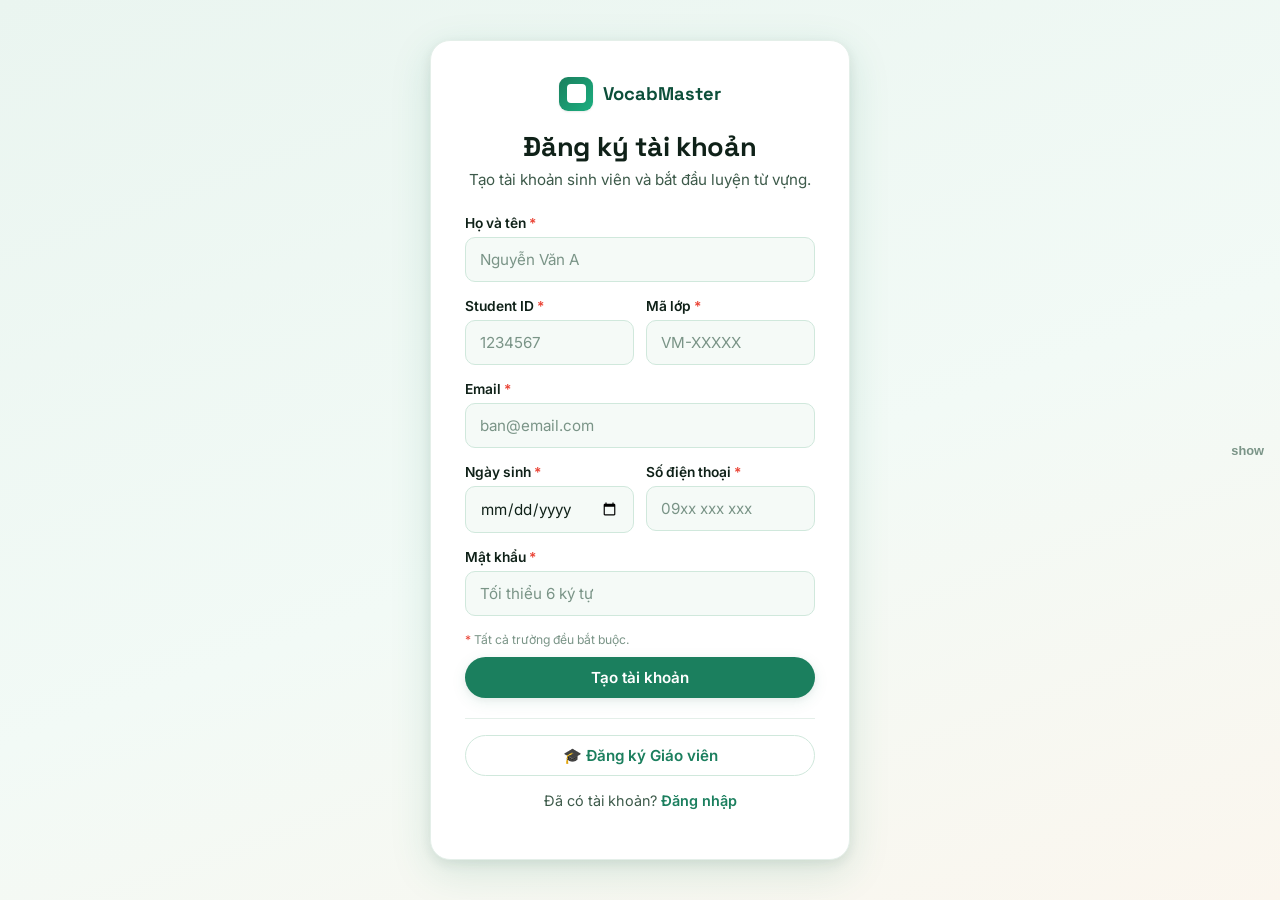
==== signup.html @ 6ac809f4 "Add files via upload" ====
<!DOCTYPE html>
<html lang="vi">
<head>
<meta charset="UTF-8"><meta name="viewport" content="width=device-width,initial-scale=1">
<link rel="icon" href="data:image/svg+xml,%3Csvg xmlns='http://www.w3.org/2000/svg' viewBox='0 0 24 24'%3E%3Crect width='24' height='24' rx='5' fill='%231B7F5E'/%3E%3Ctext x='12' y='17' text-anchor='middle' font-size='13' font-weight='700' fill='%23fff' font-family='system-ui'%3EV%3C/text%3E%3C/svg%3E">
<meta name="theme-color" content="#1B7F5E">
<title>Đăng ký · VocabMaster</title>
<link rel="stylesheet" href="vm-theme.css">
<style>
.vm-modal-bg{position:fixed;inset:0;background:rgba(13,79,58,.45);z-index:500;display:none;align-items:center;justify-content:center;padding:20px}
.vm-modal-bg.show{display:flex}
</style>
</head>
<body>

<div class="vm-loading-overlay" id="loadingOverlay">
  <span class="vm-spin"></span>
  <p id="loadingMsg">Đang xử lý…</p>
</div>

<div class="vm-auth-wrap">
  <div class="vm-auth-card">
    <div class="vm-auth-head">
      <div id="brand" style="display:flex;justify-content:center"></div>
      <h1 class="vm-auth-title">Đăng ký tài khoản</h1>
      <p class="vm-auth-sub">Tạo tài khoản sinh viên và bắt đầu luyện từ vựng.</p>
    </div>

    <form id="form" autocomplete="on" novalidate>
      <div class="vm-field">
        <label class="vm-label">Họ và tên <span style="color:var(--vm-danger)">*</span></label>
        <input class="vm-input" id="name" placeholder="Nguyễn Văn A" autocomplete="name">
        <div class="vm-field-err" id="err-name"></div>
      </div>
      <div class="vm-row">
        <div class="vm-field">
          <label class="vm-label">Student ID <span style="color:var(--vm-danger)">*</span></label>
          <input class="vm-input" id="studentId" placeholder="1234567" autocomplete="username">
          <div class="vm-field-err" id="err-studentId"></div>
        </div>
        <div class="vm-field">
          <label class="vm-label">Mã lớp <span style="color:var(--vm-danger)">*</span></label>
          <input class="vm-input" id="class" placeholder="VM-XXXXX" style="text-transform:uppercase" autocomplete="off">
          <div class="vm-field-err" id="err-class"></div>
        </div>
      </div>
      <div class="vm-field">
        <label class="vm-label">Email <span style="color:var(--vm-danger)">*</span></label>
        <input class="vm-input" id="email" type="email" placeholder="ban@email.com" autocomplete="email">
        <div class="vm-field-err" id="err-email"></div>
      </div>
      <div class="vm-row">
        <div class="vm-field">
          <label class="vm-label">Ngày sinh <span style="color:var(--vm-danger)">*</span></label>
          <input class="vm-input" id="birthdate" type="date" autocomplete="bday">
          <div class="vm-field-err" id="err-birthdate"></div>
        </div>
        <div class="vm-field">
          <label class="vm-label">Số điện thoại <span style="color:var(--vm-danger)">*</span></label>
          <input class="vm-input" id="phone" placeholder="09xx xxx xxx" type="tel" autocomplete="tel">
          <div class="vm-field-err" id="err-phone"></div>
        </div>
      </div>
      <div class="vm-field">
        <div style="display:flex;justify-content:space-between;align-items:center">
          <label class="vm-label">Mật khẩu <span style="color:var(--vm-danger)">*</span></label>
          <button type="button" class="vm-pass-toggle" id="pwToggle">show</button>
        </div>
        <div class="vm-pass-wrap">
          <input class="vm-input" id="pw" type="password" placeholder="Tối thiểu 6 ký tự" autocomplete="new-password">
        </div>
        <div class="vm-field-err" id="err-pw"></div>
      </div>
      <p style="font-size:.76rem;color:var(--vm-ink-3);margin:0 0 10px">
        <span style="color:var(--vm-danger)">*</span> Tất cả trường đều bắt buộc.
      </p>
      <button class="vm-btn vm-btn-primary vm-btn-block" id="submit" type="submit">Tạo tài khoản</button>
    </form>

    <div style="border-top:1px solid var(--vm-border-2);margin:20px 0 16px"></div>
    <button class="vm-btn vm-btn-ghost vm-btn-block" id="teacherReg">🎓 Đăng ký Giáo viên</button>
    <p class="vm-auth-alt" style="margin-top:16px">Đã có tài khoản? <a href="login.html">Đăng nhập</a></p>
  </div>
</div>

<!-- Teacher signup modal -->
<div class="vm-modal-bg" id="teacherModal">
  <div class="vm-auth-card" style="max-width:400px;margin:0">
    <div class="vm-auth-head">
      <h1 class="vm-auth-title" style="font-size:1.4rem">Đăng ký Giáo viên</h1>
    </div>
    <div class="vm-field">
      <label class="vm-label">Họ và tên <span style="color:var(--vm-danger)">*</span></label>
      <input class="vm-input" id="tName" placeholder="ThS. Nguyễn Văn A">
      <div class="vm-field-err" id="err-tName"></div>
    </div>
    <div class="vm-field">
      <label class="vm-label">Email <span style="color:var(--vm-danger)">*</span></label>
      <input class="vm-input" id="tEmail" type="email" placeholder="ban@dnpu.edu.vn">
      <div class="vm-field-err" id="err-tEmail"></div>
    </div>
    <div class="vm-row">
      <div class="vm-field">
        <label class="vm-label">Ngày sinh <span style="color:var(--vm-danger)">*</span></label>
        <input class="vm-input" id="tBirth" type="date">
        <div class="vm-field-err" id="err-tBirth"></div>
      </div>
      <div class="vm-field">
        <label class="vm-label">Số điện thoại <span style="color:var(--vm-danger)">*</span></label>
        <input class="vm-input" id="tPhone" placeholder="09xx" type="tel">
        <div class="vm-field-err" id="err-tPhone"></div>
      </div>
    </div>
    <div class="vm-field">
      <div style="display:flex;justify-content:space-between;align-items:center">
        <label class="vm-label">Mật khẩu <span style="color:var(--vm-danger)">*</span></label>
        <button type="button" class="vm-pass-toggle" id="tPwToggle">show</button>
      </div>
      <div class="vm-pass-wrap">
        <input class="vm-input" id="tPw" type="password" placeholder="Tối thiểu 6 ký tự">
      </div>
      <div class="vm-field-err" id="err-tPw"></div>
    </div>
    <button class="vm-btn vm-btn-primary vm-btn-block" id="tSubmit" style="margin-top:6px">Tạo tài khoản giáo viên</button>
    <div style="text-align:right;margin-top:12px">
      <a href="#" id="tClose" style="font-size:.82rem;color:var(--vm-ink-3);text-decoration:none">Huỷ</a>
    </div>
  </div>
</div>

<script src="vm-common.js"></script>
<script>
if (typeof VM === 'undefined') {
  document.body.innerHTML = '<div style="max-width:500px;margin:80px auto;padding:30px;border:2px solid #EA4335;border-radius:14px;font-family:system-ui"><h2>Không tải được vm-common.js</h2></div>';
  throw new Error('no VM');
}
document.getElementById('brand').innerHTML = VM.brandLockup();

function showLoading(msg){ document.getElementById('loadingMsg').textContent=msg||'Đang xử lý…'; document.getElementById('loadingOverlay').classList.add('show'); }
function hideLoading(){ document.getElementById('loadingOverlay').classList.remove('show'); }

function setErr(id,msg){
  var inp=document.getElementById(id), err=document.getElementById('err-'+id);
  if(inp) inp.classList.toggle('field-error',!!msg);
  if(err){err.textContent=msg||'';err.classList.toggle('show',!!msg);}
}
function clearErrs(ids){ ids.forEach(function(id){setErr(id,'');}); }

document.getElementById('pwToggle').onclick=function(){
  var inp=document.getElementById('pw'),h=inp.type==='password';
  inp.type=h?'text':'password';this.textContent=h?'hide':'show';
};
document.getElementById('tPwToggle').onclick=function(){
  var inp=document.getElementById('tPw'),h=inp.type==='password';
  inp.type=h?'text':'password';this.textContent=h?'hide':'show';
};

var SF=['name','studentId','class','email','birthdate','phone','pw'];
function validateStudent(){
  clearErrs(SF); var ok=true;
  function req(id,lbl){if(!(document.getElementById(id).value||'').trim()){setErr(id,lbl+' là bắt buộc.');ok=false;}}
  req('name','Họ và tên');req('studentId','Student ID');req('class','Mã lớp');
  req('email','Email');req('birthdate','Ngày sinh');req('phone','Số điện thoại');
  var pw=document.getElementById('pw').value||'';
  if(!pw.trim()){setErr('pw','Mật khẩu là bắt buộc.');ok=false;}
  else if(pw.trim().length<6){setErr('pw','Mật khẩu phải có ít nhất 6 ký tự.');ok=false;}
  var email=(document.getElementById('email').value||'').trim();
  if(email&&!/^[^\s@]+@[^\s@]+\.[^\s@]+$/.test(email)){setErr('email','Email không hợp lệ.');ok=false;}
  return ok;
}

document.getElementById('form').onsubmit=function(e){
  e.preventDefault(); if(!validateStudent()) return;
  showLoading('Đang kiểm tra thông tin…');
  function trim(id){return (document.getElementById(id).value||'').trim();}
  VM.api('auth.studentSignup',{
    studentId:trim('studentId'),name:trim('name'),
    class:trim('class').toUpperCase(),birthdate:trim('birthdate'),
    password:document.getElementById('pw').value,
    phone:trim('phone'),email:trim('email')
  }).then(function(res){
    hideLoading();
    if(res&&res.success){
      VM.session.set(Object.assign({role:'student'},res.data),{remember:false});
      VM.toast('Đăng ký thành công!','ok');
      setTimeout(function(){location.href=VM.STUDENT_HOME;},600);
    } else {
      var msg=(res&&res.error)||'Đăng ký thất bại.';
      var field=res&&res.field;
      if(field) setErr(field,msg);
      else if(msg.indexOf('Student ID')>-1) setErr('studentId',msg);
      else if(msg.indexOf('Email')>-1) setErr('email',msg);
      else if(msg.indexOf('điện thoại')>-1) setErr('phone',msg);
      else if(msg.indexOf('lớp')>-1) setErr('class',msg);
      else VM.toast(msg,'err',5000);
    }
  }).catch(function(){ hideLoading(); VM.toast('Không kết nối được máy chủ.','err'); });
};
SF.forEach(function(id){
  var el=document.getElementById(id);
  if(el) el.addEventListener('input',function(){setErr(id,'');});
});

var tm=document.getElementById('teacherModal');
document.getElementById('teacherReg').onclick=function(){tm.classList.add('show');};
document.getElementById('tClose').onclick=function(e){e.preventDefault();tm.classList.remove('show');};

var TF=['tName','tEmail','tBirth','tPhone','tPw'];
function validateTeacher(){
  clearErrs(TF); var ok=true;
  function req(id,lbl){if(!(document.getElementById(id).value||'').trim()){setErr(id,lbl+' là bắt buộc.');ok=false;}}
  req('tName','Họ và tên');req('tEmail','Email');req('tBirth','Ngày sinh');req('tPhone','Số điện thoại');
  var pw=document.getElementById('tPw').value||'';
  if(!pw.trim()){setErr('tPw','Mật khẩu là bắt buộc.');ok=false;}
  else if(pw.trim().length<6){setErr('tPw','Mật khẩu phải có ít nhất 6 ký tự.');ok=false;}
  var email=(document.getElementById('tEmail').value||'').trim();
  if(email&&!/^[^\s@]+@[^\s@]+\.[^\s@]+$/.test(email)){setErr('tEmail','Email không hợp lệ.');ok=false;}
  return ok;
}
document.getElementById('tSubmit').onclick=function(){
  if(!validateTeacher()) return;
  showLoading('Đang tạo tài khoản giáo viên…');
  function trim(id){return (document.getElementById(id).value||'').trim();}
  VM.api('auth.teacherSignup',{
    name:trim('tName'),email:trim('tEmail'),birthdate:trim('tBirth'),
    password:document.getElementById('tPw').value,phone:trim('tPhone')
  }).then(function(res){
    hideLoading();
    if(res&&res.success){
      VM.session.set(Object.assign({role:'teacher'},res.data),{remember:false});
      VM.toast('Tạo tài khoản thành công!','ok');
      setTimeout(function(){location.href=VM.TEACHER_HOME;},600);
    } else {
      var msg=(res&&res.error)||'Đăng ký thất bại.';
      if(msg.toLowerCase().indexOf('email')>-1) setErr('tEmail',msg);
      else VM.toast(msg,'err',5000);
    }
  }).catch(function(){ hideLoading(); VM.toast('Không kết nối được máy chủ.','err'); });
};
TF.forEach(function(id){
  var el=document.getElementById(id);
  if(el) el.addEventListener('input',function(){setErr(id,'');});
});
</script>
</body>
</html>
---- vm-theme.css ----
/*───────────────────────────────────────────────────
  VocabMaster — shared theme (vm-theme.css)
  "Forest Scholar": teal-green primary, warm amber CTA
───────────────────────────────────────────────────*/
:root {
  --vm-primary:      #1B7F5E;
  --vm-primary-dk:   #0D4F3A;
  --vm-primary-lt:   #E3F5EE;
  --vm-accent:       #F5A623;
  --vm-accent-dk:    #D98A0B;
  --vm-ok:           #34A853;
  --vm-warn:         #FBBC05;
  --vm-offline:      #9AA0A6;
  --vm-danger:       #EA4335;
  --vm-bg:           #EAF5F0;
  --vm-bg-grad:      linear-gradient(160deg,#EAF5F0 0%,#F2FAF6 55%,#FBF6EE 100%);
  --vm-surface:      #FFFFFF;
  --vm-surface-2:    #F5FAF7;
  --vm-border:       #D0E8DC;
  --vm-border-2:     #E4EFE9;
  --vm-ink:          #0F2118;
  --vm-ink-2:        #3D5A4A;
  --vm-ink-3:        #7A9487;
  --vm-on-primary:   #FFFFFF;
  --vm-font-display: 'Space Grotesk', system-ui, sans-serif;
  --vm-font-body:    'Inter', system-ui, -apple-system, sans-serif;
  --vm-r-sm: 10px; --vm-r: 14px; --vm-r-lg: 20px; --vm-r-pill: 999px;
  --vm-shadow-sm: 0 1px 2px rgba(15,33,24,.06),0 1px 3px rgba(15,33,24,.04);
  --vm-shadow:    0 4px 16px rgba(27,127,94,.09),0 2px 6px rgba(15,33,24,.05);
  --vm-shadow-lg: 0 12px 40px rgba(27,127,94,.15),0 4px 12px rgba(15,33,24,.08);
  --vm-ring:      0 0 0 3px rgba(27,127,94,.28);
}
*{box-sizing:border-box}
html,body{margin:0;padding:0}
body{font-family:var(--vm-font-body);background:var(--vm-bg-grad);background-attachment:fixed;color:var(--vm-ink);min-height:100vh;-webkit-font-smoothing:antialiased}
h1,h2,h3,h4,.vm-display{font-family:var(--vm-font-display);letter-spacing:-.01em}

/* Brand */
.vm-logo{display:inline-flex;align-items:center;gap:10px;font-family:var(--vm-font-display);font-weight:700;color:var(--vm-primary-dk);text-decoration:none}
.vm-logo-mark{width:34px;height:34px;border-radius:9px;background:linear-gradient(135deg,var(--vm-primary),#1BAF80);display:grid;place-items:center;color:#fff;box-shadow:var(--vm-shadow-sm);flex:0 0 auto}
.vm-logo-mark svg{width:19px;height:19px}
.vm-logo-name{font-size:1.15rem}

/* Buttons */
.vm-btn{font-family:var(--vm-font-body);font-weight:600;font-size:.95rem;padding:12px 20px;border-radius:var(--vm-r-pill);border:1.5px solid transparent;cursor:pointer;transition:transform .12s,box-shadow .15s,background .15s;display:inline-flex;align-items:center;justify-content:center;gap:8px;line-height:1}
.vm-btn:active{transform:translateY(1px)}
.vm-btn-primary{background:var(--vm-primary);color:#fff;box-shadow:var(--vm-shadow)}
.vm-btn-primary:hover{background:#176E50;box-shadow:var(--vm-shadow-lg)}
.vm-btn-accent{background:var(--vm-accent);color:#3A2600;box-shadow:var(--vm-shadow)}
.vm-btn-accent:hover{background:var(--vm-accent-dk);color:#fff}
.vm-btn-ghost{background:transparent;color:var(--vm-primary);border-color:var(--vm-border)}
.vm-btn-ghost:hover{background:var(--vm-primary-lt);border-color:var(--vm-primary)}
.vm-btn-danger{background:var(--vm-danger);color:#fff}
.vm-btn-danger:hover{background:#C62B1E}
.vm-btn-block{width:100%}
.vm-btn:disabled{opacity:.52;cursor:not-allowed;transform:none}
.vm-btn svg{width:17px;height:17px;flex:0 0 auto}

/* Inputs */
.vm-field{margin-bottom:16px}
.vm-label{display:block;font-weight:600;font-size:.86rem;color:var(--vm-ink);margin-bottom:6px}
.vm-input{width:100%;font-family:var(--vm-font-body);font-size:.95rem;color:var(--vm-ink);padding:12px 14px;border:1.5px solid var(--vm-border);border-radius:var(--vm-r-sm);background:var(--vm-surface-2);transition:border .15s,box-shadow .15s,background .15s}
.vm-input::placeholder{color:var(--vm-ink-3)}
.vm-input:focus{outline:none;border-color:var(--vm-primary);background:#fff;box-shadow:var(--vm-ring)}
.vm-input.field-error{border-color:var(--vm-danger)!important;background:#fff5f5}
.vm-field-err{font-size:.76rem;color:var(--vm-danger);margin-top:4px;display:none}
.vm-field-err.show{display:block}
.vm-row{display:flex;gap:12px}
.vm-row>*{flex:1}

/* Cards */
.vm-card{background:var(--vm-surface);border:1px solid var(--vm-border-2);border-radius:var(--vm-r-lg);box-shadow:var(--vm-shadow-sm)}

/* Toast */
.vm-toast{position:fixed;left:50%;bottom:28px;transform:translateX(-50%) translateY(20px);background:var(--vm-primary-dk);color:#fff;padding:12px 22px;border-radius:var(--vm-r-pill);font-size:.9rem;font-weight:500;box-shadow:var(--vm-shadow-lg);opacity:0;pointer-events:none;transition:opacity .25s,transform .25s;z-index:9999;max-width:90vw}
.vm-toast.show{opacity:1;transform:translateX(-50%) translateY(0)}
.vm-toast.err{background:var(--vm-danger)}
.vm-toast.ok{background:var(--vm-ok)}
.vm-toast.warn{background:#996B00}

/* Spinner */
.vm-spin{width:18px;height:18px;border:2.5px solid rgba(255,255,255,.4);border-top-color:#fff;border-radius:50%;animation:vm-rot .7s linear infinite;display:inline-block}
.vm-spin-dark{border-color:rgba(27,127,94,.25);border-top-color:var(--vm-primary)}
@keyframes vm-rot{to{transform:rotate(360deg)}}

/* Auth */
.vm-auth-wrap{min-height:100vh;display:grid;place-items:center;padding:24px}
.vm-auth-card{width:100%;max-width:420px;background:var(--vm-surface);border-radius:var(--vm-r-lg);box-shadow:var(--vm-shadow-lg);padding:36px 34px;border:1px solid var(--vm-border-2)}
.vm-auth-head{text-align:center;margin-bottom:26px}
.vm-auth-title{font-size:1.7rem;font-weight:700;margin:18px 0 6px;color:var(--vm-ink)}
.vm-auth-sub{color:var(--vm-ink-2);font-size:.95rem;margin:0}
.vm-auth-alt{text-align:center;margin-top:18px;font-size:.9rem;color:var(--vm-ink-2)}
.vm-auth-alt a{color:var(--vm-primary);font-weight:600;text-decoration:none}
.vm-auth-alt a:hover{text-decoration:underline}
.vm-pass-wrap{position:relative}
.vm-pass-toggle{position:absolute;right:12px;top:50%;transform:translateY(-50%);background:none;border:none;cursor:pointer;color:var(--vm-ink-3);font-size:.8rem;font-weight:600;padding:4px}

/* Loading overlay */
.vm-loading-overlay{position:fixed;inset:0;background:rgba(13,79,58,.6);z-index:9999;display:none;flex-direction:column;align-items:center;justify-content:center;gap:16px}
.vm-loading-overlay.show{display:flex}
.vm-loading-overlay .vm-spin{width:42px;height:42px;border-width:4px}
.vm-loading-overlay p{color:#fff;font-size:1rem;font-weight:600;margin:0}

/* Modal */
.vm-modal-bg{position:fixed;inset:0;background:rgba(13,79,58,.45);z-index:500;display:none;align-items:center;justify-content:center;padding:20px;overflow-y:auto}
.vm-modal-bg.show{display:flex}
.vm-modal{background:var(--vm-surface);border-radius:var(--vm-r-lg);box-shadow:var(--vm-shadow-lg);width:100%;max-width:720px;padding:30px 32px;border:1px solid var(--vm-border-2);position:relative;max-height:90vh;overflow-y:auto}
.vm-modal-title{font-family:var(--vm-font-display);font-size:1.3rem;font-weight:700;margin:0 0 20px;color:var(--vm-ink)}
.vm-modal-close{position:absolute;top:16px;right:18px;background:none;border:none;font-size:1.4rem;cursor:pointer;color:var(--vm-ink-3);line-height:1;padding:4px 8px}
.vm-modal-close:hover{color:var(--vm-danger)}

/* Dashboard shell */
.vm-shell{display:grid;grid-template-columns:248px 1fr;min-height:100vh}
.vm-side{background:var(--vm-surface);border-right:1px solid var(--vm-border-2);padding:22px 16px;display:flex;flex-direction:column;gap:4px;position:sticky;top:0;height:100vh;overflow-y:auto}
.vm-side .vm-logo{margin:4px 8px 20px}
.vm-nav-group{font-size:.7rem;font-weight:700;letter-spacing:.08em;text-transform:uppercase;color:var(--vm-ink-3);margin:14px 12px 6px}
.vm-nav{display:flex;align-items:center;gap:11px;padding:10px 12px;border-radius:var(--vm-r-sm);color:var(--vm-ink-2);text-decoration:none;font-weight:500;font-size:.92rem;cursor:pointer;transition:background .14s,color .14s;border:none;background:none;width:100%;text-align:left;font-family:var(--vm-font-body)}
.vm-nav span{white-space:nowrap;overflow:hidden;text-overflow:ellipsis;flex:1}
.vm-nav:hover{background:var(--vm-surface-2);color:var(--vm-ink)}
.vm-nav.active{background:var(--vm-primary-lt);color:var(--vm-primary);font-weight:600}
.vm-nav svg{width:19px;height:19px;flex:0 0 auto}
.vm-nav-badge{background:var(--vm-accent);color:#3A2600;font-size:.65rem;font-weight:700;padding:2px 7px;border-radius:10px;margin-left:auto}
.vm-main{display:flex;flex-direction:column;min-width:0}
.vm-topbar{display:flex;align-items:center;gap:16px;padding:18px 30px;border-bottom:1px solid var(--vm-border-2);background:var(--vm-surface)}
.vm-eyebrow{font-size:.78rem;color:var(--vm-ink-3);font-weight:500}
.vm-page-title{font-family:var(--vm-font-display);font-size:1.7rem;font-weight:700;color:var(--vm-ink);margin:0;line-height:1.1}
.vm-topbar-right{margin-left:auto;display:flex;align-items:center;gap:14px}
.vm-user{display:flex;align-items:center;gap:10px}
.vm-avatar{width:38px;height:38px;border-radius:50%;background:linear-gradient(135deg,var(--vm-primary),#1BAF80);color:#fff;display:grid;place-items:center;font-weight:700;font-size:.9rem;flex:0 0 auto}
.vm-user-name{font-weight:600;font-size:.9rem;color:var(--vm-ink)}
.vm-user-role{font-size:.75rem;color:var(--vm-ink-3)}
.vm-content{padding:26px 30px;flex:1;min-width:0}

/* Toolbar */
.vm-toolbar{display:flex;gap:10px;align-items:center;flex-wrap:wrap;margin-bottom:20px}
.vm-search{flex:1;min-width:200px;position:relative}
.vm-search input{width:100%;padding:10px 14px 10px 38px;border:1.5px solid var(--vm-border);border-radius:var(--vm-r-pill);background:var(--vm-surface);font-family:var(--vm-font-body);font-size:.9rem;color:var(--vm-ink)}
.vm-search input:focus{outline:none;border-color:var(--vm-primary);box-shadow:var(--vm-ring)}
.vm-search svg{position:absolute;left:13px;top:50%;transform:translateY(-50%);width:16px;height:16px;color:var(--vm-ink-3)}
.vm-select{padding:9px 13px;border:1.5px solid var(--vm-border);border-radius:var(--vm-r-pill);background:var(--vm-surface);font-family:var(--vm-font-body);font-size:.87rem;color:var(--vm-ink-2);cursor:pointer}
.vm-select:focus{outline:none;border-color:var(--vm-primary)}

/* KPI */
.vm-kpi-row{display:grid;grid-template-columns:repeat(auto-fit,minmax(160px,1fr));gap:14px;margin-bottom:22px}
.vm-kpi{background:var(--vm-surface);border:1px solid var(--vm-border-2);border-radius:var(--vm-r);padding:18px 20px;box-shadow:var(--vm-shadow-sm)}
.vm-kpi-label{font-size:.8rem;color:var(--vm-ink-2);font-weight:600;margin-bottom:8px;text-transform:uppercase;letter-spacing:.04em}
.vm-kpi-value{font-family:var(--vm-font-display);font-size:2rem;font-weight:700;color:var(--vm-ink);line-height:1}
.vm-kpi-sub{font-size:.76rem;color:var(--vm-ink-3);margin-top:5px}

/* Table */
.vm-table-wrap{background:var(--vm-surface);border:1px solid var(--vm-border-2);border-radius:var(--vm-r);overflow:hidden;box-shadow:var(--vm-shadow-sm)}
.vm-table{width:100%;border-collapse:collapse;font-size:.88rem}
.vm-table th{text-align:left;padding:12px 15px;background:var(--vm-surface-2);color:var(--vm-ink-2);font-weight:600;font-size:.78rem;border-bottom:1px solid var(--vm-border-2);white-space:nowrap;user-select:none}
.vm-table th.sortable{cursor:pointer}
.vm-table th.sortable:hover{color:var(--vm-primary)}
.vm-table th .sa{margin-left:4px;opacity:.35;font-size:.68rem}
.vm-table th.sort-asc .sa::after{content:'▲';opacity:1;color:var(--vm-primary)}
.vm-table th.sort-desc .sa::after{content:'▼';opacity:1;color:var(--vm-primary)}
.vm-table td{padding:12px 15px;border-bottom:1px solid var(--vm-border-2);color:var(--vm-ink);vertical-align:middle}
.vm-table tr:last-child td{border-bottom:none}
.vm-table tbody tr:hover{background:var(--vm-surface-2)}
.vm-score{font-weight:700}
.vm-score-hi{color:var(--vm-ok)}.vm-score-mid{color:#A66B00}.vm-score-lo{color:var(--vm-danger)}

/* Goal chips */
.vm-goal{display:inline-flex;align-items:center;gap:5px;padding:3px 10px;border-radius:10px;font-size:.8rem;font-weight:700}
.vm-goal.met{background:#E3F5EE;color:#0A4D28}
.vm-goal.over{background:#D4EDDA;color:#063020}
.vm-goal.partial{background:#FEF3D6;color:#7A5000}
.vm-goal.none{background:#FDECEA;color:#8B1A1A}

/* Empty state */
.vm-empty{text-align:center;padding:56px 20px;color:var(--vm-ink-3)}
.vm-empty svg{width:44px;height:44px;margin-bottom:12px;opacity:.4;display:block;margin:0 auto 12px}

/* Tabs */
.vm-tabs{display:flex;gap:6px;margin-bottom:20px;background:var(--vm-surface-2);border:1px solid var(--vm-border-2);border-radius:var(--vm-r-pill);padding:4px;width:fit-content}
.vm-tab{padding:8px 20px;border-radius:var(--vm-r-pill);font-size:.88rem;font-weight:600;cursor:pointer;border:none;background:none;color:var(--vm-ink-2);font-family:var(--vm-font-body);transition:background .15s,color .15s}
.vm-tab.active{background:var(--vm-primary);color:#fff;box-shadow:var(--vm-shadow-sm)}
.vm-tab:hover:not(.active){background:var(--vm-surface);color:var(--vm-ink)}

/* Assignment cards */
.vm-assign-grid{display:grid;grid-template-columns:repeat(auto-fill,minmax(280px,1fr));gap:16px}
.vm-assign-card{background:var(--vm-surface);border:2px solid var(--vm-border-2);border-radius:var(--vm-r);padding:20px;box-shadow:var(--vm-shadow-sm);display:flex;flex-direction:column;gap:12px;transition:transform .13s,box-shadow .15s,border-color .15s;cursor:pointer}
.vm-assign-card:hover{transform:translateY(-3px);box-shadow:var(--vm-shadow-lg);border-color:var(--vm-primary)}
.vm-assign-card.complete{border-color:var(--vm-ok)!important;background:#F6FDF9}
.vm-assign-card-title{font-family:var(--vm-font-display);font-weight:700;font-size:1rem;color:var(--vm-ink);margin:0}
.vm-assign-meta{font-size:.78rem;color:var(--vm-ink-3);display:flex;gap:10px;flex-wrap:wrap}
.vm-assign-progress{background:var(--vm-surface-2);border-radius:var(--vm-r-sm);padding:10px 12px}
.vm-assign-pbar{height:6px;background:var(--vm-border-2);border-radius:4px;overflow:hidden;margin-top:6px}
.vm-assign-pfill{height:100%;background:var(--vm-primary);border-radius:4px;transition:width .4s}
.vm-assign-pfill.done{background:var(--vm-ok)}

/* Quiz */
.vm-quiz-wrap{max-width:760px;margin:0 auto}
.vm-quiz-header{display:flex;align-items:center;justify-content:space-between;margin-bottom:16px;flex-wrap:wrap;gap:10px}
.vm-quiz-progress{display:flex;align-items:center;gap:10px;font-size:.88rem;color:var(--vm-ink-2)}
.vm-quiz-bar{width:180px;height:6px;background:var(--vm-border-2);border-radius:4px;overflow:hidden}
.vm-quiz-bar-fill{height:100%;background:var(--vm-primary);border-radius:4px;transition:width .35s}
.vm-quiz-card{background:var(--vm-surface);border:1px solid var(--vm-border-2);border-radius:var(--vm-r-lg);padding:32px 28px;box-shadow:var(--vm-shadow);margin-bottom:14px}
.vm-quiz-q{font-size:1.05rem;font-weight:600;line-height:1.5;margin:0 0 22px;color:var(--vm-ink)}
.vm-quiz-hint{font-size:.82rem;color:var(--vm-ink-3);margin:-14px 0 18px;font-style:italic}
.vm-quiz-options{display:grid;grid-template-columns:1fr 1fr;gap:10px}
.vm-opt{background:var(--vm-surface-2);border:2px solid var(--vm-border);border-radius:var(--vm-r-sm);padding:14px 16px;cursor:pointer;font-size:.93rem;font-weight:500;transition:border .15s,background .15s;text-align:center;font-family:var(--vm-font-body)}
.vm-opt:hover{border-color:var(--vm-primary);background:var(--vm-primary-lt)}
.vm-opt.correct{border-color:var(--vm-ok)!important;background:#E3F5EE!important;color:#0A4D28!important}
.vm-opt.wrong{border-color:var(--vm-danger)!important;background:#FDECEA!important;color:#8B1A1A!important}
.vm-quiz-input{width:100%;font-size:1.1rem;padding:14px 16px;border:2px solid var(--vm-border);border-radius:var(--vm-r-sm);font-family:var(--vm-font-display);font-weight:600;text-align:center;transition:border .15s}
.vm-quiz-input:focus{outline:none;border-color:var(--vm-primary);box-shadow:var(--vm-ring)}
.vm-quiz-input.correct{border-color:var(--vm-ok)!important;background:#E3F5EE!important}
.vm-quiz-input.wrong{border-color:var(--vm-danger)!important;background:#FDECEA!important}
.vm-quiz-fb{margin-top:10px;font-size:.88rem;font-weight:600;min-height:20px}
.vm-quiz-fb.ok{color:var(--vm-ok)}.vm-quiz-fb.bad{color:var(--vm-danger)}

/* Result banner */
.vm-result-banner{background:var(--vm-surface);border-radius:var(--vm-r-lg);padding:30px;box-shadow:var(--vm-shadow);text-align:center}
.vm-result-score{font-family:var(--vm-font-display);font-size:3.2rem;font-weight:700;line-height:1;margin-bottom:8px}
.vm-result-label{font-size:1rem;color:var(--vm-ink-2);font-weight:500}
.vm-result-badges{display:flex;gap:14px;justify-content:center;flex-wrap:wrap;margin-top:18px}
.vm-result-badge{background:var(--vm-surface-2);border:1px solid var(--vm-border-2);border-radius:var(--vm-r);padding:12px 18px;text-align:center;min-width:100px}
.vm-result-badge .val{font-family:var(--vm-font-display);font-size:1.5rem;font-weight:700;color:var(--vm-ink)}
.vm-result-badge .lbl{font-size:.72rem;color:var(--vm-ink-3);font-weight:600;text-transform:uppercase;letter-spacing:.04em;margin-top:3px}

/* Today's Word */
.vm-tw{position:relative;background:linear-gradient(120deg,#0D4F3A 0%,#1B7F5E 48%,#2DA67B 100%);border-radius:18px;padding:18px 22px;color:#fff;margin-bottom:20px;overflow:hidden;box-shadow:0 10px 30px rgba(13,79,58,.25);border:1px solid rgba(255,255,255,.12)}
.vm-tw-glow{position:absolute;top:-40px;right:-25px;width:180px;height:180px;background:radial-gradient(circle,rgba(255,255,255,.13) 0%,transparent 70%);pointer-events:none}
.vm-tw-grid{position:relative;display:grid;grid-template-columns:1.15fr 1fr;gap:22px;align-items:start}
.vm-tw-eyebrow{font-size:.6rem;letter-spacing:.15em;font-weight:700;color:#A8E8C8;margin-bottom:9px}
.vm-tw-word{font-family:Georgia,serif;font-size:1.65rem;font-weight:700;line-height:1;display:flex;align-items:baseline;gap:10px;flex-wrap:wrap}
.vm-tw-ipa{font-family:var(--vm-font-body);font-size:.82rem;font-weight:400;color:#80DFAB}
.vm-tw-band{font-size:.6rem;font-weight:600;background:rgba(255,255,255,.18);border:1px solid rgba(255,255,255,.14);padding:3px 10px;border-radius:14px;align-self:center;backdrop-filter:blur(4px)}
.vm-tw-mean{margin-top:10px;font-size:.85rem;font-weight:500;display:flex;align-items:center;gap:6px;color:#E0F8EE;line-height:1.35}
.vm-tw-lbl{display:block;font-size:.56rem;letter-spacing:.13em;font-weight:700;color:#80DFAB;margin-bottom:6px}
.vm-tw-chips{display:flex;flex-wrap:wrap;gap:6px}
.vm-tw-chip{background:rgba(255,255,255,.13);border:1px solid rgba(255,255,255,.16);padding:4px 11px;border-radius:16px;font-size:.72rem;font-weight:500}
.vm-tw-prev{background:rgba(255,255,255,.12);border:1px solid rgba(255,255,255,.16);border-radius:11px;padding:10px 14px;backdrop-filter:blur(6px)}
.vm-tw-prev-lbl{font-size:.54rem;letter-spacing:.13em;font-weight:700;color:#80DFAB}
.vm-tw-prev-word{font-family:Georgia,serif;font-size:1.05rem;font-weight:700;margin-top:3px}
.vm-tw-prev-mean{font-size:.68rem;color:#B0F0D0;margin-top:2px}
.vm-tw-ex p{font-style:italic;color:#C0F0DC;margin:0 0 7px;font-size:.78rem;line-height:1.4;padding-left:10px;border-left:2px solid rgba(255,255,255,.25)}
@media(max-width:820px){.vm-tw-grid{grid-template-columns:1fr;gap:13px}.vm-tw-word{font-size:1.45rem}}

/* AI panel */
.vm-ai-panel{background:#0D2B1E;border-radius:var(--vm-r);padding:18px 20px;color:#fff;margin-top:14px}
.vm-ai-panel-title{font-size:.88rem;font-weight:700;margin:0 0 6px;display:flex;align-items:center;gap:7px}
.vm-ai-panel-sub{font-size:.76rem;color:#80DFAB;margin:0 0 14px}

/* Vocab editable table */
.vm-vocab-table{width:100%;border-collapse:collapse;font-size:.86rem;margin-top:10px}
.vm-vocab-table th{text-align:left;padding:9px 12px;background:var(--vm-surface-2);color:var(--vm-ink-3);font-weight:600;font-size:.76rem;border-bottom:1px solid var(--vm-border-2);text-transform:uppercase;letter-spacing:.04em}
.vm-vocab-table td{padding:6px 8px;border-bottom:1px solid var(--vm-border-2);vertical-align:middle}
.vm-vocab-table tr:last-child td{border-bottom:none}
.vm-vocab-table input{width:100%;border:1px solid var(--vm-border);border-radius:6px;padding:6px 8px;font-size:.84rem;background:var(--vm-surface-2);font-family:var(--vm-font-body)}
.vm-vocab-table input:focus{outline:none;border-color:var(--vm-primary)}
.vm-vocab-del{background:none;border:none;cursor:pointer;color:var(--vm-danger);font-size:1rem;padding:4px 6px;border-radius:6px}
.vm-vocab-del:hover{background:#FDECEA}

/* ReadWise */
.vm-rw-split{display:grid;grid-template-columns:1fr 1fr;gap:20px;margin-top:18px}
.vm-rw-passage{background:var(--vm-surface-2);border:1px solid var(--vm-border-2);border-radius:var(--vm-r);padding:20px 22px;max-height:480px;overflow-y:auto;line-height:1.78;font-size:.95rem}
.vm-rw-passage h2{font-family:var(--vm-font-display);font-size:1.15rem;margin:0 0 14px;color:var(--vm-primary-dk)}
.vm-rw-quiz{display:flex;flex-direction:column;gap:14px}
.vm-rw-q{background:var(--vm-surface);border:1px solid var(--vm-border-2);border-radius:var(--vm-r-sm);padding:16px}
.vm-rw-q-text{font-weight:600;font-size:.9rem;margin:0 0 10px}
.vm-rw-opts{display:flex;flex-direction:column;gap:7px}
.vm-rw-opt{background:var(--vm-surface-2);border:2px solid var(--vm-border);border-radius:8px;padding:10px 13px;cursor:pointer;font-size:.87rem;transition:border .14s,background .14s;font-family:var(--vm-font-body);text-align:left}
.vm-rw-opt:hover{border-color:var(--vm-primary);background:var(--vm-primary-lt)}
.vm-rw-opt.correct{border-color:var(--vm-ok)!important;background:#E3F5EE!important;color:#0A4D28!important}
.vm-rw-opt.wrong{border-color:var(--vm-danger)!important;background:#FDECEA!important}
@media(max-width:820px){.vm-rw-split{grid-template-columns:1fr}}

/* Pagination */
.vm-pagination{display:flex;gap:6px;align-items:center;justify-content:flex-end;margin-top:14px;flex-wrap:wrap}
.vm-page-btn{padding:6px 13px;border:1.5px solid var(--vm-border);border-radius:var(--vm-r-pill);background:var(--vm-surface);color:var(--vm-ink-2);font-size:.82rem;font-weight:600;cursor:pointer;font-family:var(--vm-font-body)}
.vm-page-btn:hover{border-color:var(--vm-primary);color:var(--vm-primary)}
.vm-page-btn.active{background:var(--vm-primary);color:#fff;border-color:var(--vm-primary)}
.vm-page-btn:disabled{opacity:.4;cursor:not-allowed}

:focus-visible{outline:none;box-shadow:var(--vm-ring);border-radius:6px}

@media(max-width:860px){
  .vm-shell{grid-template-columns:1fr}
  .vm-side{position:fixed;left:-260px;z-index:200;transition:left .2s;width:248px;top:0}
  .vm-side.open{left:0}
  .vm-menu-btn{display:inline-flex!important}
  .vm-content{padding:20px 16px}
  .vm-topbar{padding:14px 16px}
  .vm-quiz-options{grid-template-columns:1fr}
}
.vm-menu-btn{display:none;background:none;border:none;cursor:pointer;color:var(--vm-ink);padding:4px}
.vm-menu-btn svg{width:24px;height:24px}
@media(prefers-reduced-motion:reduce){*{animation:none!important;transition:none!important}}
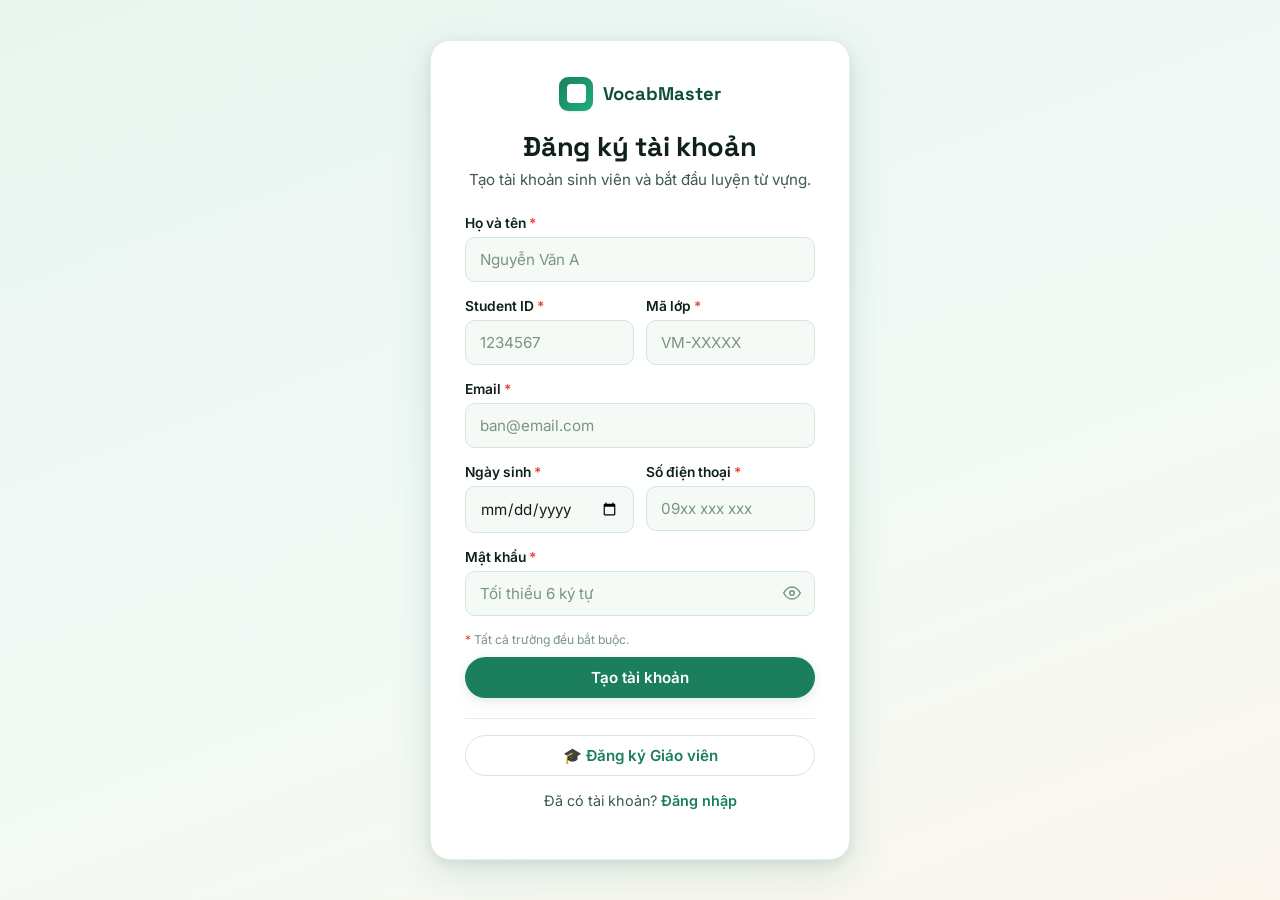
==== commit 83f4bfb1: "Add files via upload" ====
--- a/signup.html
+++ b/signup.html
@@ -62,12 +62,11 @@
         </div>
       </div>
       <div class="vm-field">
-        <div style="display:flex;justify-content:space-between;align-items:center">
-          <label class="vm-label">Mật khẩu <span style="color:var(--vm-danger)">*</span></label>
-          <button type="button" class="vm-pass-toggle" id="pwToggle">show</button>
-        </div>
+        <label class="vm-label">Mật khẩu <span style="color:var(--vm-danger)">*</span></label>
         <div class="vm-pass-wrap">
-          <input class="vm-input" id="pw" type="password" placeholder="Tối thiểu 6 ký tự" autocomplete="new-password">
+          <input class="vm-input" id="pw" type="password" placeholder="Tối thiểu 6 ký tự" autocomplete="new-password" style="padding-right:42px">
+          <button type="button" class="vm-pass-toggle" id="pwToggle" title="Hiện/Ẩn mật khẩu"><svg viewBox="0 0 24 24" fill="none" stroke="currentColor" stroke-width="2" width="18" height="18"><path d="M1 12s4-8 11-8 11 8 11 8-4 8-11 8-11-8-11-8z"/><circle cx="12" cy="12" r="3"/></svg>
+          </button>
         </div>
         <div class="vm-field-err" id="err-pw"></div>
       </div>
@@ -112,12 +111,11 @@
       </div>
     </div>
     <div class="vm-field">
-      <div style="display:flex;justify-content:space-between;align-items:center">
-        <label class="vm-label">Mật khẩu <span style="color:var(--vm-danger)">*</span></label>
-        <button type="button" class="vm-pass-toggle" id="tPwToggle">show</button>
-      </div>
+      <label class="vm-label">Mật khẩu <span style="color:var(--vm-danger)">*</span></label>
       <div class="vm-pass-wrap">
-        <input class="vm-input" id="tPw" type="password" placeholder="Tối thiểu 6 ký tự">
+        <input class="vm-input" id="tPw" type="password" placeholder="Tối thiểu 6 ký tự" style="padding-right:42px">
+        <button type="button" class="vm-pass-toggle" id="tPwToggle" title="Hiện/Ẩn mật khẩu"><svg viewBox="0 0 24 24" fill="none" stroke="currentColor" stroke-width="2" width="18" height="18"><path d="M1 12s4-8 11-8 11 8 11 8-4 8-11 8-11-8-11-8z"/><circle cx="12" cy="12" r="3"/></svg>
+        </button>
       </div>
       <div class="vm-field-err" id="err-tPw"></div>
     </div>
@@ -146,13 +144,15 @@
 }
 function clearErrs(ids){ ids.forEach(function(id){setErr(id,'');}); }
 
+var EYE_ON='<svg viewBox="0 0 24 24" fill="none" stroke="currentColor" stroke-width="2" width="18" height="18"><path d="M1 12s4-8 11-8 11 8 11 8-4 8-11 8-11-8-11-8z"/><circle cx="12" cy="12" r="3"/></svg>';
+var EYE_OFF='<svg viewBox="0 0 24 24" fill="none" stroke="currentColor" stroke-width="2" width="18" height="18"><path d="M17.94 17.94A10.07 10.07 0 0 1 12 20c-7 0-11-8-11-8a18.45 18.45 0 0 1 5.06-5.94M9.9 4.24A9.12 9.12 0 0 1 12 4c7 0 11 8 11 8a18.5 18.5 0 0 1-2.16 3.19m-6.72-1.07a3 3 0 1 1-4.24-4.24"/><line x1="1" y1="1" x2="23" y2="23"/></svg>';
 document.getElementById('pwToggle').onclick=function(){
   var inp=document.getElementById('pw'),h=inp.type==='password';
-  inp.type=h?'text':'password';this.textContent=h?'hide':'show';
+  inp.type=h?'text':'password';this.innerHTML=h?EYE_OFF:EYE_ON;
 };
 document.getElementById('tPwToggle').onclick=function(){
   var inp=document.getElementById('tPw'),h=inp.type==='password';
-  inp.type=h?'text':'password';this.textContent=h?'hide':'show';
+  inp.type=h?'text':'password';this.innerHTML=h?EYE_OFF:EYE_ON;
 };
 
 var SF=['name','studentId','class','email','birthdate','phone','pw'];
--- a/vm-theme.css
+++ b/vm-theme.css
@@ -93,7 +93,8 @@
 .vm-auth-alt a{color:var(--vm-primary);font-weight:600;text-decoration:none}
 .vm-auth-alt a:hover{text-decoration:underline}
 .vm-pass-wrap{position:relative}
-.vm-pass-toggle{position:absolute;right:12px;top:50%;transform:translateY(-50%);background:none;border:none;cursor:pointer;color:var(--vm-ink-3);font-size:.8rem;font-weight:600;padding:4px}
+.vm-pass-toggle{position:absolute;right:10px;top:50%;transform:translateY(-50%);background:none;border:none;cursor:pointer;color:var(--vm-ink-3);padding:4px;line-height:0;border-radius:4px;transition:color .15s}
+.vm-pass-toggle:hover{color:var(--vm-primary)}
 
 /* Loading overlay */
 .vm-loading-overlay{position:fixed;inset:0;background:rgba(13,79,58,.6);z-index:9999;display:none;flex-direction:column;align-items:center;justify-content:center;gap:16px}
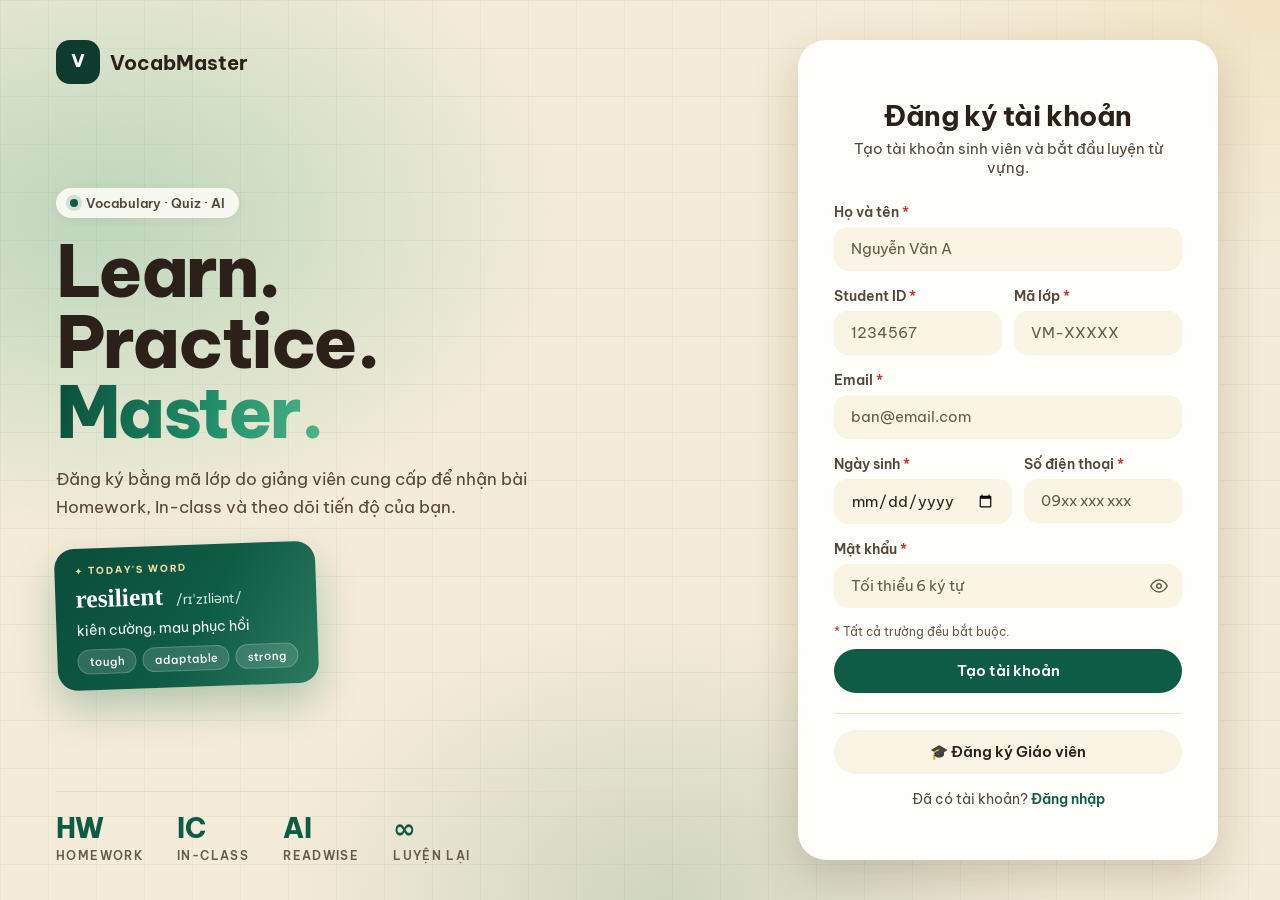
==== commit 5f8b8267: "Auth pages: split layout with intro panel (light, green gradient) Left: logo, tag, 'Learn. Practice." ====
--- a/signup.html
+++ b/signup.html
@@ -133,6 +133,7 @@
   throw new Error('no VM');
 }
 document.getElementById('brand').innerHTML = VM.brandLockup();
+VM.mountAuthHero('Đăng ký bằng mã lớp do giảng viên cung cấp để nhận bài Homework, In-class và theo dõi tiến độ của bạn.');
 
 function showLoading(msg){ document.getElementById('loadingMsg').textContent=msg||'Đang xử lý…'; document.getElementById('loadingOverlay').classList.add('show'); }
 function hideLoading(){ document.getElementById('loadingOverlay').classList.remove('show'); }
--- a/vm-theme.css
+++ b/vm-theme.css
@@ -1,34 +1,50 @@
 /*───────────────────────────────────────────────────
   VocabMaster — shared theme (vm-theme.css)
-  "Forest Scholar": teal-green primary, warm amber CTA
+  "Origin": ArticuWrite layout (floating icon rail, soft white panels, pill buttons) in travel-site colours (sand, forest green, earth orange)
 ───────────────────────────────────────────────────*/
 :root {
-  --vm-primary:      #1B7F5E;
-  --vm-primary-dk:   #0D4F3A;
-  --vm-primary-lt:   #E3F5EE;
-  --vm-accent:       #F5A623;
-  --vm-accent-dk:    #D98A0B;
-  --vm-ok:           #34A853;
-  --vm-warn:         #FBBC05;
-  --vm-offline:      #9AA0A6;
-  --vm-danger:       #EA4335;
-  --vm-bg:           #EAF5F0;
-  --vm-bg-grad:      linear-gradient(160deg,#EAF5F0 0%,#F2FAF6 55%,#FBF6EE 100%);
-  --vm-surface:      #FFFFFF;
-  --vm-surface-2:    #F5FAF7;
-  --vm-border:       #D0E8DC;
-  --vm-border-2:     #E4EFE9;
-  --vm-ink:          #0F2118;
-  --vm-ink-2:        #3D5A4A;
-  --vm-ink-3:        #7A9487;
+  /* brand */
+  --vm-primary:      #0F5C46;   /* forest green — actions, selected, active nav */
+  --vm-primary-hv:   #0A4D3A;
+  --vm-primary-dk:   #0E3B2E;   /* deep forest — main dark button, headings */
+  --vm-primary-lt:   #E2EDE0;   /* green wash — hover, chips */
+  --vm-accent:       #B8470F;   /* earth orange — marks, badges, eyebrow */
+  --vm-accent-dk:    #96380B;
+  --vm-accent-lt:    #FFF1E4;
+  --vm-sand:         #F1E3C2;
+  --vm-sand-2:       #FAF4E4;
+
+  /* status */
+  --vm-ok:           #1E7A3C;
+  --vm-warn:         #B7791F;
+  --vm-offline:      #A89C88;
+  --vm-danger:       #C23A2E;
+
+  /* surfaces */
+  --vm-bg:           #F4ECD8;   /* warm sand ground */
+  --vm-bg-grad:      #F4ECD8;
+  --vm-surface:      #FFFEFA;
+  --vm-surface-2:    #FAF4E4;   /* fields, chips, row hover */
+  --vm-border:       #E6DABB;
+  --vm-border-2:     #EFE5CC;
+
+  /* text */
+  --vm-ink:          #2B2118;
+  --vm-ink-2:        #54473A;
+  --vm-ink-3:        #665A4B;
   --vm-on-primary:   #FFFFFF;
-  --vm-font-display: 'Space Grotesk', system-ui, sans-serif;
-  --vm-font-body:    'Inter', system-ui, -apple-system, sans-serif;
-  --vm-r-sm: 10px; --vm-r: 14px; --vm-r-lg: 20px; --vm-r-pill: 999px;
-  --vm-shadow-sm: 0 1px 2px rgba(15,33,24,.06),0 1px 3px rgba(15,33,24,.04);
-  --vm-shadow:    0 4px 16px rgba(27,127,94,.09),0 2px 6px rgba(15,33,24,.05);
-  --vm-shadow-lg: 0 12px 40px rgba(27,127,94,.15),0 4px 12px rgba(15,33,24,.08);
-  --vm-ring:      0 0 0 3px rgba(27,127,94,.28);
+
+  /* type */
+  --vm-font-display: 'Be Vietnam Pro', system-ui, -apple-system, 'Segoe UI', sans-serif;
+  --vm-font-body:    'Be Vietnam Pro', system-ui, -apple-system, 'Segoe UI', sans-serif;
+  --vm-font-essay:   'Literata', Georgia, 'Times New Roman', serif;
+
+  /* shape + depth */
+  --vm-r-sm: 12px; --vm-r: 18px; --vm-r-lg: 24px; --vm-r-pill: 999px;
+  --vm-shadow-sm: 0 2px 10px rgba(92,64,20,.07);
+  --vm-shadow:    0 10px 30px rgba(92,64,20,.09);
+  --vm-shadow-lg: 0 18px 48px rgba(60,40,10,.20);
+  --vm-ring:      0 0 0 3px rgba(15,92,70,.34);
 }
 *{box-sizing:border-box}
 html,body{margin:0;padding:0}
@@ -291,3 +307,212 @@
 .vm-menu-btn{display:none;background:none;border:none;cursor:pointer;color:var(--vm-ink);padding:4px}
 .vm-menu-btn svg{width:24px;height:24px}
 @media(prefers-reduced-motion:reduce){*{animation:none!important;transition:none!important}}
+
+
+/*═══════════════════════════════════════════════════
+  ORIGIN layer — same structure as ArticuWrite (aw-theme.css):
+  floating icon rail, white soft-shadow panels, pill buttons, tile KPIs.
+  Colours from the travel site. Text ≥ 5.7:1, buttons ≥ 5.3:1.
+═══════════════════════════════════════════════════*/
+body{background:var(--vm-bg);-webkit-font-smoothing:antialiased;text-rendering:optimizeLegibility}
+h1,h2,h3,h4,.vm-display{font-weight:700;letter-spacing:-.015em;color:var(--vm-ink)}
+::selection{background:var(--vm-sand);color:var(--vm-ink)}
+button,.vm-btn,.vm-nav,.vm-tab,.vm-opt,.vm-rw-opt,.vm-page-btn{cursor:pointer}
+
+/* brand lockup */
+.vm-logo{color:var(--vm-ink)}
+.vm-logo-mark{width:44px;height:44px;border-radius:14px;background:var(--vm-primary-dk);box-shadow:none}
+.vm-logo-mark svg{width:24px;height:24px}
+.vm-logo-mark svg rect{fill:none}
+.vm-logo-mark svg text{font-size:17px;font-weight:700}
+.vm-logo-name{font-size:1.15rem;font-weight:700}
+
+/* buttons: pills; main = forest green, dark = deep forest */
+.vm-btn{min-height:44px;padding:11px 20px;border-radius:var(--vm-r-pill);font-weight:600;font-size:.92rem;letter-spacing:0;border:1.5px solid transparent;line-height:1.1}
+.vm-btn-primary{background:var(--vm-primary);color:#fff;box-shadow:none}
+.vm-btn-primary:hover{background:var(--vm-primary-hv);box-shadow:var(--vm-shadow)}
+.vm-btn-accent{background:var(--vm-primary-dk);color:#fff;box-shadow:none}
+.vm-btn-accent:hover{background:#17503F;color:#fff;box-shadow:var(--vm-shadow)}
+.vm-btn-ghost{background:var(--vm-surface-2);color:var(--vm-ink);border-color:transparent}
+.vm-btn-ghost:hover{background:var(--vm-primary-lt);color:var(--vm-primary-hv);border-color:transparent}
+.vm-btn-danger{background:var(--vm-danger);color:#fff}
+.vm-btn-danger:hover{background:#A52F24}
+.vm-btn-sm{min-height:36px;padding:8px 16px;font-size:.84rem}
+
+/* inputs: soft fields */
+.vm-label{font-size:.86rem;font-weight:600;color:var(--vm-ink-2);text-transform:none;letter-spacing:0}
+.vm-input{min-height:44px;padding:11px 16px;border:1.5px solid transparent;border-radius:14px;background:var(--vm-surface-2)}
+.vm-input:hover{background:#F6EEDA}
+.vm-input:focus{border-color:var(--vm-primary);background:#fff;box-shadow:var(--vm-ring)}
+.vm-input.field-error{background:#FFF0EC;border-color:var(--vm-danger)!important}
+:focus-visible{outline:none;box-shadow:var(--vm-ring);border-radius:10px}
+
+/* panels */
+.vm-card,.vm-kpi,.vm-table-wrap,.vm-result-banner,.vm-quiz-card{background:var(--vm-surface);border:none;border-radius:var(--vm-r-lg);box-shadow:var(--vm-shadow)}
+.vm-modal{border:none;border-radius:var(--vm-r-lg);box-shadow:var(--vm-shadow-lg)}
+.vm-modal-bg,.vm-loading-overlay{background:rgba(43,33,24,.5)}
+.vm-modal-title{font-size:1.35rem;font-weight:700}
+
+/* auth */
+.vm-auth-card{border:none;border-radius:28px;box-shadow:var(--vm-shadow-lg);padding:38px 36px}
+.vm-auth-title{font-size:1.75rem;font-weight:700}
+.vm-auth-alt a,.vm-auth-card a{color:var(--vm-primary)}
+
+/* dashboard shell: floating icon rail + floating topbar */
+.vm-shell{grid-template-columns:88px minmax(0,1fr);gap:16px;padding:16px}
+.vm-side{background:var(--vm-surface);border:none;border-radius:var(--vm-r-lg);box-shadow:var(--vm-shadow);padding:16px 6px;align-items:center;gap:4px;top:16px;height:calc(100vh - 32px);scrollbar-width:none}
+.vm-side::-webkit-scrollbar{display:none}
+.vm-side .vm-logo{margin:2px 0 16px}
+.vm-side .vm-logo-name,.vm-nav-group{display:none}
+.vm-side>div[style*="margin-top:auto"]{margin-top:auto!important;display:flex;flex-direction:column;align-items:center;padding-top:8px}
+.vm-nav{flex-direction:column;justify-content:center;gap:4px;width:72px;min-height:58px;padding:8px 2px;border-radius:16px;border-left:none;color:var(--vm-ink-3);font-size:.72rem;line-height:1.2;text-align:center;font-weight:500}
+.vm-nav span{white-space:normal;flex:0 0 auto;max-width:100%}
+.vm-nav svg{width:22px;height:22px}
+.vm-nav:hover{background:var(--vm-surface-2);color:var(--vm-ink)}
+.vm-nav.active{background:var(--vm-primary);color:#fff;font-weight:600;border-left:none}
+.vm-nav-badge{position:absolute;top:4px;right:6px;margin:0}
+.vm-main{gap:16px}
+.vm-topbar{background:transparent;border:none;padding:8px 8px 0}
+.vm-eyebrow{font-size:.82rem;font-weight:500;letter-spacing:0;text-transform:none;color:var(--vm-ink-3)}
+.vm-page-title{font-size:1.85rem;font-weight:700;letter-spacing:-.02em;line-height:1.15}
+.vm-user{background:var(--vm-surface);padding:5px 16px 5px 5px;border-radius:var(--vm-r-pill);box-shadow:var(--vm-shadow-sm)}
+.vm-avatar{background:#FDE7D6;color:#9A3B0A;font-size:.85rem}
+.vm-user-name{font-size:.88rem}
+.vm-content{padding:0 8px 24px}
+
+/* filters */
+.vm-search input{min-height:44px;padding:11px 16px 11px 44px;border:1.5px solid transparent;border-radius:var(--vm-r-pill);background:var(--vm-surface);box-shadow:var(--vm-shadow-sm)}
+.vm-search input:focus{border-color:var(--vm-primary);box-shadow:var(--vm-ring)}
+.vm-search svg{left:16px;width:18px;height:18px}
+.vm-select{min-height:44px;padding:10px 18px;border:1.5px solid transparent;border-radius:var(--vm-r-pill);background:var(--vm-surface);box-shadow:var(--vm-shadow-sm);color:var(--vm-ink)}
+.vm-select:focus{border-color:var(--vm-primary);box-shadow:var(--vm-ring)}
+
+/* KPI tiles (first one highlighted, like ArticuWrite) */
+.vm-kpi-row{gap:16px;grid-template-columns:repeat(auto-fit,minmax(180px,1fr))}
+.vm-kpi{padding:18px 20px;border-radius:20px}
+.vm-kpi-label{font-size:.82rem;font-weight:500;letter-spacing:0;text-transform:none;color:var(--vm-ink-3);margin-bottom:8px}
+.vm-kpi-value{font-size:1.9rem;font-weight:700;letter-spacing:-.02em;font-variant-numeric:tabular-nums}
+.vm-kpi-row>.vm-kpi:first-child{background:var(--vm-primary)}
+.vm-kpi-row>.vm-kpi:first-child .vm-kpi-label,.vm-kpi-row>.vm-kpi:first-child .vm-kpi-sub{color:rgba(255,255,255,.88)}
+.vm-kpi-row>.vm-kpi:first-child .vm-kpi-value{color:#fff}
+
+/* tables */
+.vm-table-wrap{padding:6px 10px}
+.vm-table th{background:transparent;color:var(--vm-ink-3);font-weight:500;font-size:.8rem;letter-spacing:0;text-transform:none;border-bottom:1px solid var(--vm-border-2)}
+.vm-table td{border-bottom:1px solid var(--vm-border-2)}
+.vm-table tbody tr:hover{background:var(--vm-surface-2)}
+.vm-vocab-table th{background:transparent;color:var(--vm-ink-3);text-transform:none;letter-spacing:0;font-weight:500}
+.vm-vocab-table input{background:var(--vm-surface-2);border:1.5px solid transparent;border-radius:10px}
+.vm-vocab-table input:focus{border-color:var(--vm-primary);background:#fff}
+
+/* chips / tags */
+.vm-goal{border-radius:var(--vm-r-pill);padding:4px 12px}
+.vm-goal.met,.vm-goal.over{background:#DDF0E4;color:#1D6B4F}
+.vm-goal.partial{background:#FFF1C7;color:#7A5A00}
+.vm-goal.none{background:#FCE4E2;color:#A22A20}
+
+/* tabs: pills on a soft track */
+.vm-tabs{background:var(--vm-surface);border:none;border-radius:var(--vm-r-pill);padding:4px;gap:4px;box-shadow:var(--vm-shadow-sm);width:fit-content}
+.vm-tab{border-radius:var(--vm-r-pill);padding:9px 20px;border:none;margin:0;color:var(--vm-ink-2)}
+.vm-tab.active{background:var(--vm-primary);color:#fff;box-shadow:none}
+.vm-tab:hover:not(.active){background:var(--vm-surface-2);color:var(--vm-ink)}
+.vm-page-btn{border:none;background:var(--vm-surface);box-shadow:var(--vm-shadow-sm);border-radius:var(--vm-r-pill)}
+.vm-page-btn.active{background:var(--vm-primary);color:#fff}
+
+/* assignment cards = ArticuWrite library cards */
+.vm-assign-grid{gap:16px}
+.vm-assign-card{border:none;border-radius:20px;background:var(--vm-surface);box-shadow:var(--vm-shadow);padding:20px}
+.vm-assign-card:hover{transform:translateY(-3px);box-shadow:var(--vm-shadow-lg)}
+.vm-assign-card.complete{border:none!important;background:#EDF6EE;box-shadow:inset 0 0 0 2px var(--vm-ok),var(--vm-shadow)}
+.vm-assign-card-title{font-size:1.02rem;font-weight:600;line-height:1.3;text-transform:none;letter-spacing:0;overflow-wrap:anywhere}
+.vm-assign-progress{background:var(--vm-surface-2);border-radius:14px}
+.vm-assign-pbar{background:var(--vm-border-2);border-radius:var(--vm-r-pill)}
+.vm-assign-pfill{background:var(--vm-primary);border-radius:var(--vm-r-pill)}
+
+/* quiz */
+.vm-quiz-card{padding:32px 28px}
+.vm-opt,.vm-rw-opt{background:var(--vm-surface-2);border:1.5px solid transparent;border-radius:14px}
+.vm-opt:hover,.vm-rw-opt:hover{background:var(--vm-primary-lt);border-color:var(--vm-primary)}
+.vm-opt.correct,.vm-rw-opt.correct,.vm-quiz-input.correct{border-color:var(--vm-ok)!important;background:#DDF0E4!important;color:#145236!important}
+.vm-opt.wrong,.vm-rw-opt.wrong,.vm-quiz-input.wrong{border-color:var(--vm-danger)!important;background:#FCE4E2!important;color:#8E2218!important}
+.vm-quiz-input{background:var(--vm-surface-2);border:1.5px solid transparent;border-radius:14px}
+.vm-quiz-input:focus{background:#fff;border-color:var(--vm-primary)}
+.vm-quiz-bar{background:var(--vm-border-2);border-radius:var(--vm-r-pill)}
+.vm-quiz-bar-fill{background:var(--vm-primary);border-radius:var(--vm-r-pill)}
+.vm-result-badge{background:var(--vm-surface-2);border:none;border-radius:16px}
+.vm-rw-passage{background:var(--vm-surface);border:none;border-radius:var(--vm-r-lg);box-shadow:var(--vm-shadow);font-family:var(--vm-font-essay);font-size:1.02rem;line-height:1.8}
+.vm-rw-passage h2{color:var(--vm-primary-dk);font-weight:700}
+.vm-rw-q{border:none;border-radius:var(--vm-r);box-shadow:var(--vm-shadow-sm)}
+
+/* Today's word: forest gradient panel (ArticuWrite uses the primary colour) */
+.vm-tw{background:linear-gradient(120deg,#0A4D3A 0%,#0F5C46 55%,#2B7A5F 100%);border:none;border-radius:var(--vm-r-lg);box-shadow:0 14px 36px rgba(15,92,70,.28);padding:18px 22px}
+.vm-tw-glow{display:block}
+.vm-tw-eyebrow{color:#F3DFA8}
+.vm-tw-word{font-family:Georgia,'Times New Roman',serif;font-size:1.65rem;color:#fff}
+.vm-tw-ipa{color:#D5EBDD}
+.vm-tw-mean{color:#F4FAF5}
+.vm-tw-lbl,.vm-tw-prev-lbl{color:#F3DFA8}
+.vm-tw-chip{background:rgba(255,255,255,.14);border-color:rgba(255,255,255,.2);color:#fff;border-radius:16px}
+.vm-tw-prev{background:rgba(255,255,255,.12);border-color:rgba(255,255,255,.18);border-radius:14px}
+.vm-tw-prev-word{font-family:Georgia,'Times New Roman',serif;color:#fff}
+.vm-tw-prev-mean{color:#D5EBDD}
+.vm-tw-ex p{color:#E8F4EC;border-left-color:rgba(255,255,255,.3)}
+.vm-ai-panel{background:var(--vm-primary-dk);border-radius:var(--vm-r-lg)}
+.vm-ai-panel-sub{color:#F3DFA8}
+
+/* misc */
+.vm-empty{color:var(--vm-ink-3)}
+.vm-toast{background:var(--vm-primary-dk);border-radius:var(--vm-r-pill);padding:13px 24px}
+.vm-toast.ok{background:var(--vm-ok)}
+.vm-toast.err{background:var(--vm-danger)}
+.vm-toast.warn{background:#7A5000}
+.vm-spin-dark{border-color:rgba(15,92,70,.25);border-top-color:var(--vm-primary)}
+.vm-menu-btn{width:44px;height:44px;border-radius:50%;place-items:center;background:var(--vm-surface);box-shadow:var(--vm-shadow-sm)}
+
+@media(max-width:860px){
+  .vm-shell{grid-template-columns:minmax(0,1fr);padding:10px}
+  .vm-side{position:fixed;left:-110px;top:10px;height:calc(100vh - 20px);z-index:200;transition:left .2s;width:88px;box-shadow:var(--vm-shadow-lg)}
+  .vm-side.open{left:10px}
+  .vm-menu-btn{display:inline-grid!important}
+  .vm-topbar{padding:4px 2px 0;flex-wrap:wrap}
+  .vm-user-name,.vm-user-role{display:none}
+  .vm-user{padding:3px}
+  .vm-page-title{font-size:1.45rem}
+  .vm-content{padding:0 2px 20px}
+  .vm-kpi-row{grid-template-columns:repeat(2,minmax(0,1fr));gap:10px}
+  .vm-kpi{padding:14px 16px}.vm-kpi-value{font-size:1.5rem}
+}
+
+/*──────── Auth pages: intro panel + card ────────*/
+.vm-auth-wrap{background:
+  radial-gradient(760px 520px at 8% 24%,rgba(63,165,124,.30),transparent 62%),
+  radial-gradient(640px 460px at 52% 100%,rgba(15,92,70,.16),transparent 62%),
+  radial-gradient(520px 380px at 100% 0,rgba(241,227,194,.9),transparent 70%),
+  linear-gradient(rgba(15,92,70,.05) 1px,transparent 1px) 0 0/48px 48px,
+  linear-gradient(90deg,rgba(15,92,70,.05) 1px,transparent 1px) 0 0/48px 48px,
+  var(--vm-bg)}
+.vm-auth-hero{display:none}
+@media(min-width:980px){
+  .vm-auth-wrap{grid-template-columns:minmax(0,1.15fr) minmax(440px,.85fr);gap:0;padding:0;place-items:center}
+  .vm-auth-wrap>.vm-auth-card{margin:32px}
+  .vm-auth-hero{display:flex;flex-direction:column;justify-content:space-between;align-self:stretch;justify-self:stretch;padding:40px 56px 36px;min-width:0}
+}
+.vm-auth-hero .vm-logo-name{font-size:1.25rem}
+.vm-auth-hero-body{display:flex;flex-direction:column;align-items:flex-start;gap:18px;margin:32px 0}
+.vm-auth-tag{display:inline-flex;align-items:center;gap:8px;padding:7px 14px;border-radius:var(--vm-r-pill);background:rgba(255,254,250,.85);box-shadow:var(--vm-shadow-sm);font-size:.8rem;font-weight:600;color:var(--vm-ink-2)}
+.vm-auth-tag i{width:8px;height:8px;border-radius:50%;background:var(--vm-primary);box-shadow:0 0 0 4px rgba(15,92,70,.16)}
+.vm-auth-hero-title{margin:0;font-size:clamp(3rem,5.6vw,5.2rem);line-height:.98;font-weight:800;letter-spacing:-.035em;color:var(--vm-ink)}
+.vm-auth-hero-title em{font-style:normal;background:linear-gradient(100deg,#0A4D3A 0%,#1F8A66 55%,#4DB58B 100%);-webkit-background-clip:text;background-clip:text;color:transparent;-webkit-text-fill-color:transparent}
+.vm-auth-hero-text{margin:0;max-width:30em;font-size:1.05rem;line-height:1.65;color:var(--vm-ink-2)}
+.vm-auth-word{margin-top:6px;padding:16px 20px;max-width:360px;border-radius:20px;background:linear-gradient(120deg,#0A4D3A 0%,#0F5C46 55%,#2B7A5F 100%);color:#fff;box-shadow:0 18px 40px rgba(15,92,70,.28);transform:rotate(-2deg)}
+.vm-auth-word-eyebrow{font-size:.6rem;letter-spacing:.16em;font-weight:700;color:#F3DFA8;margin-bottom:8px}
+.vm-auth-word-main{font-family:Georgia,'Times New Roman',serif;font-size:1.6rem;font-weight:700;line-height:1.1}
+.vm-auth-word-main span{font-family:var(--vm-font-body);font-size:.82rem;font-weight:400;color:#D5EBDD;margin-left:6px}
+.vm-auth-word-vi{margin-top:8px;font-size:.9rem;color:#F4FAF5}
+.vm-auth-word-chips{display:flex;gap:6px;margin-top:10px;flex-wrap:wrap}
+.vm-auth-word-chips b{font-size:.72rem;font-weight:500;padding:4px 11px;border-radius:16px;background:rgba(255,255,255,.14);border:1px solid rgba(255,255,255,.2)}
+.vm-auth-stats{display:flex;gap:34px;padding-top:22px;border-top:1px solid var(--vm-border);flex-wrap:wrap}
+.vm-auth-stats b{display:block;font-size:1.7rem;font-weight:800;letter-spacing:-.02em;color:var(--vm-primary);line-height:1.1}
+.vm-auth-stats span{font-size:.72rem;font-weight:600;letter-spacing:.12em;text-transform:uppercase;color:var(--vm-ink-3)}
+@media(min-width:980px){.vm-auth-hero~.vm-auth-card .vm-auth-head #brand{display:none!important}.vm-auth-hero~.vm-auth-card{padding-top:40px}}
+@media(min-width:980px) and (max-height:760px){.vm-auth-hero-body{gap:12px;margin:16px 0}.vm-auth-word{display:none}}
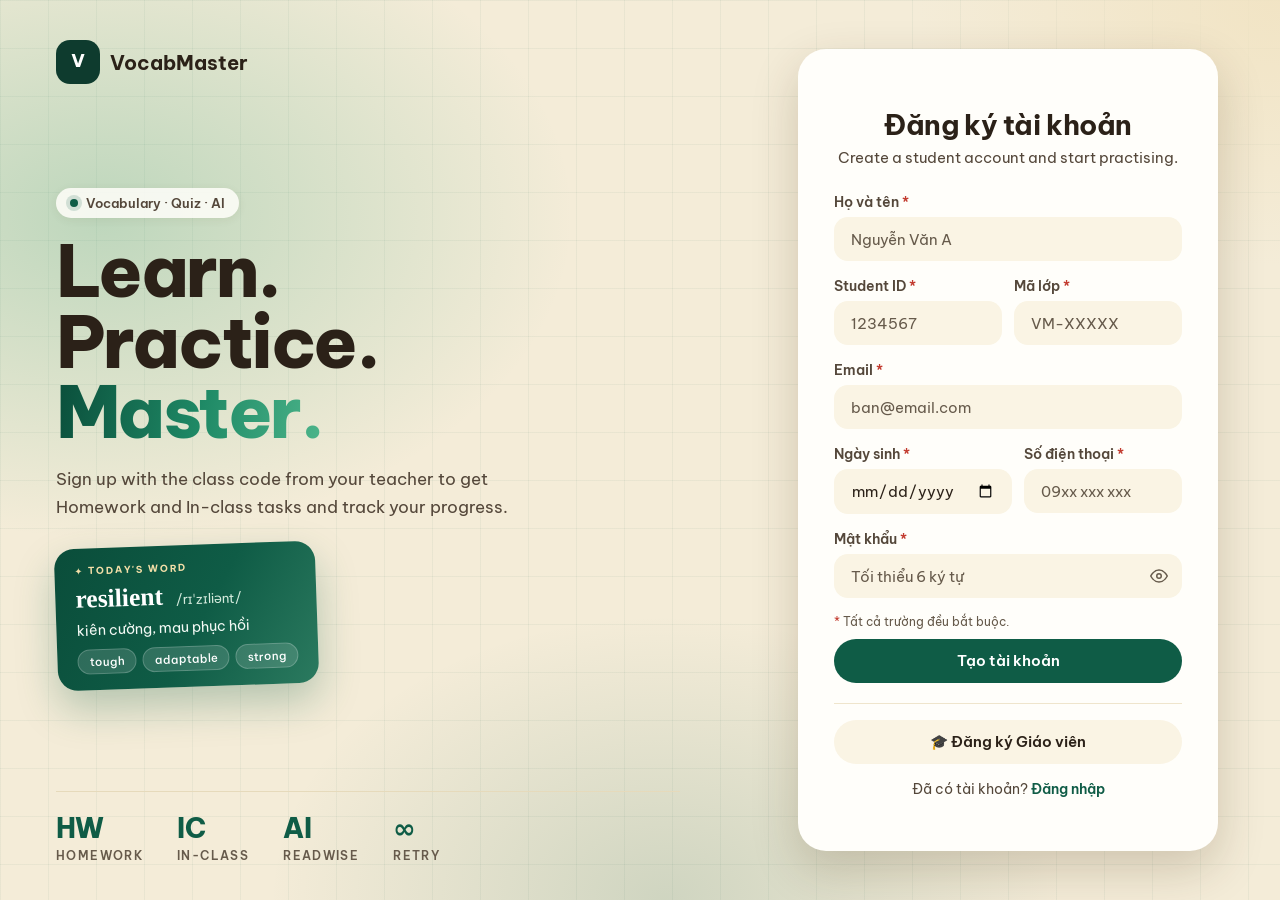
==== commit c6eab804: "Mobile fixes: auth intro on phones, English copy, V tab title, scrollable tables, sign-out reachable" ====
--- a/signup.html
+++ b/signup.html
@@ -4,7 +4,7 @@
 <meta charset="UTF-8"><meta name="viewport" content="width=device-width,initial-scale=1">
 <link rel="icon" href="data:image/svg+xml,%3Csvg xmlns='http://www.w3.org/2000/svg' viewBox='0 0 24 24'%3E%3Crect width='24' height='24' rx='5' fill='%231B7F5E'/%3E%3Ctext x='12' y='17' text-anchor='middle' font-size='13' font-weight='700' fill='%23fff' font-family='system-ui'%3EV%3C/text%3E%3C/svg%3E">
 <meta name="theme-color" content="#1B7F5E">
-<title>Đăng ký · VocabMaster</title>
+<title>VocabMaster</title>
 <link rel="stylesheet" href="vm-theme.css">
 <style>
 .vm-modal-bg{position:fixed;inset:0;background:rgba(13,79,58,.45);z-index:500;display:none;align-items:center;justify-content:center;padding:20px}
@@ -23,7 +23,7 @@
     <div class="vm-auth-head">
       <div id="brand" style="display:flex;justify-content:center"></div>
       <h1 class="vm-auth-title">Đăng ký tài khoản</h1>
-      <p class="vm-auth-sub">Tạo tài khoản sinh viên và bắt đầu luyện từ vựng.</p>
+      <p class="vm-auth-sub">Create a student account and start practising.</p>
     </div>
 
     <form id="form" autocomplete="on" novalidate>
@@ -133,7 +133,7 @@
   throw new Error('no VM');
 }
 document.getElementById('brand').innerHTML = VM.brandLockup();
-VM.mountAuthHero('Đăng ký bằng mã lớp do giảng viên cung cấp để nhận bài Homework, In-class và theo dõi tiến độ của bạn.');
+VM.mountAuthHero('Sign up with the class code from your teacher to get Homework and In-class tasks and track your progress.');
 
 function showLoading(msg){ document.getElementById('loadingMsg').textContent=msg||'Đang xử lý…'; document.getElementById('loadingOverlay').classList.add('show'); }
 function hideLoading(){ document.getElementById('loadingOverlay').classList.remove('show'); }
--- a/vm-theme.css
+++ b/vm-theme.css
@@ -397,7 +397,7 @@
 .vm-kpi-row>.vm-kpi:first-child .vm-kpi-value{color:#fff}
 
 /* tables */
-.vm-table-wrap{padding:6px 10px}
+.vm-table-wrap{padding:6px 10px;overflow-x:auto;-webkit-overflow-scrolling:touch}
 .vm-table th{background:transparent;color:var(--vm-ink-3);font-weight:500;font-size:.8rem;letter-spacing:0;text-transform:none;border-bottom:1px solid var(--vm-border-2)}
 .vm-table td{border-bottom:1px solid var(--vm-border-2)}
 .vm-table tbody tr:hover{background:var(--vm-surface-2)}
@@ -516,3 +516,36 @@
 .vm-auth-stats span{font-size:.72rem;font-weight:600;letter-spacing:.12em;text-transform:uppercase;color:var(--vm-ink-3)}
 @media(min-width:980px){.vm-auth-hero~.vm-auth-card .vm-auth-head #brand{display:none!important}.vm-auth-hero~.vm-auth-card{padding-top:40px}}
 @media(min-width:980px) and (max-height:760px){.vm-auth-hero-body{gap:12px;margin:16px 0}.vm-auth-word{display:none}}
+
+/*──────── Mobile fixes ────────*/
+.vm-side{height:calc(100vh - 32px);height:calc(100dvh - 32px)}
+.vm-top-logout{display:none;width:44px;height:44px;border-radius:50%;border:none;background:var(--vm-surface);box-shadow:var(--vm-shadow-sm);place-items:center;color:var(--vm-ink-2)}
+.vm-top-logout svg{width:20px;height:20px}
+@media(max-width:860px){
+  .vm-side{height:calc(100vh - 20px);height:calc(100dvh - 20px);padding-bottom:calc(16px + env(safe-area-inset-bottom))}
+  .vm-top-logout{display:inline-grid}
+  .vm-topbar-right{gap:8px}
+}
+@media(max-width:760px){
+  /* wide tables scroll sideways inside their card instead of being clipped */
+  .vm-table{min-width:720px}
+  .vm-table-wrap{border-radius:var(--vm-r)}
+}
+
+/* Auth pages on phones: intro on top, card below (like ArticuWrite) */
+@media(max-width:979px){
+  .vm-auth-wrap{display:flex;flex-direction:column;align-items:stretch;justify-content:flex-start;padding:0 0 28px}
+  .vm-auth-hero{display:flex;flex-direction:column;padding:26px 22px 4px;min-width:0}
+  .vm-auth-hero-body{margin:18px 0 6px;gap:12px}
+  .vm-auth-hero-title{font-size:2.35rem;line-height:1.02}
+  .vm-auth-hero-title br{display:none}
+  .vm-auth-hero-text{font-size:.95rem;line-height:1.6}
+  .vm-auth-word{display:none}
+  .vm-auth-stats{gap:20px;padding-top:14px;margin-top:6px}
+  .vm-auth-stats b{font-size:1.25rem}
+  .vm-auth-stats span{font-size:.64rem}
+  .vm-auth-wrap>.vm-auth-card{width:calc(100% - 32px);max-width:480px;margin:16px auto 0;padding:30px 24px 26px}
+  .vm-auth-hero~.vm-auth-card .vm-auth-head #brand{display:none!important}
+  .vm-auth-title{font-size:1.5rem;margin-top:0}
+}
+.vm-auth-wrap{overflow-x:hidden}
